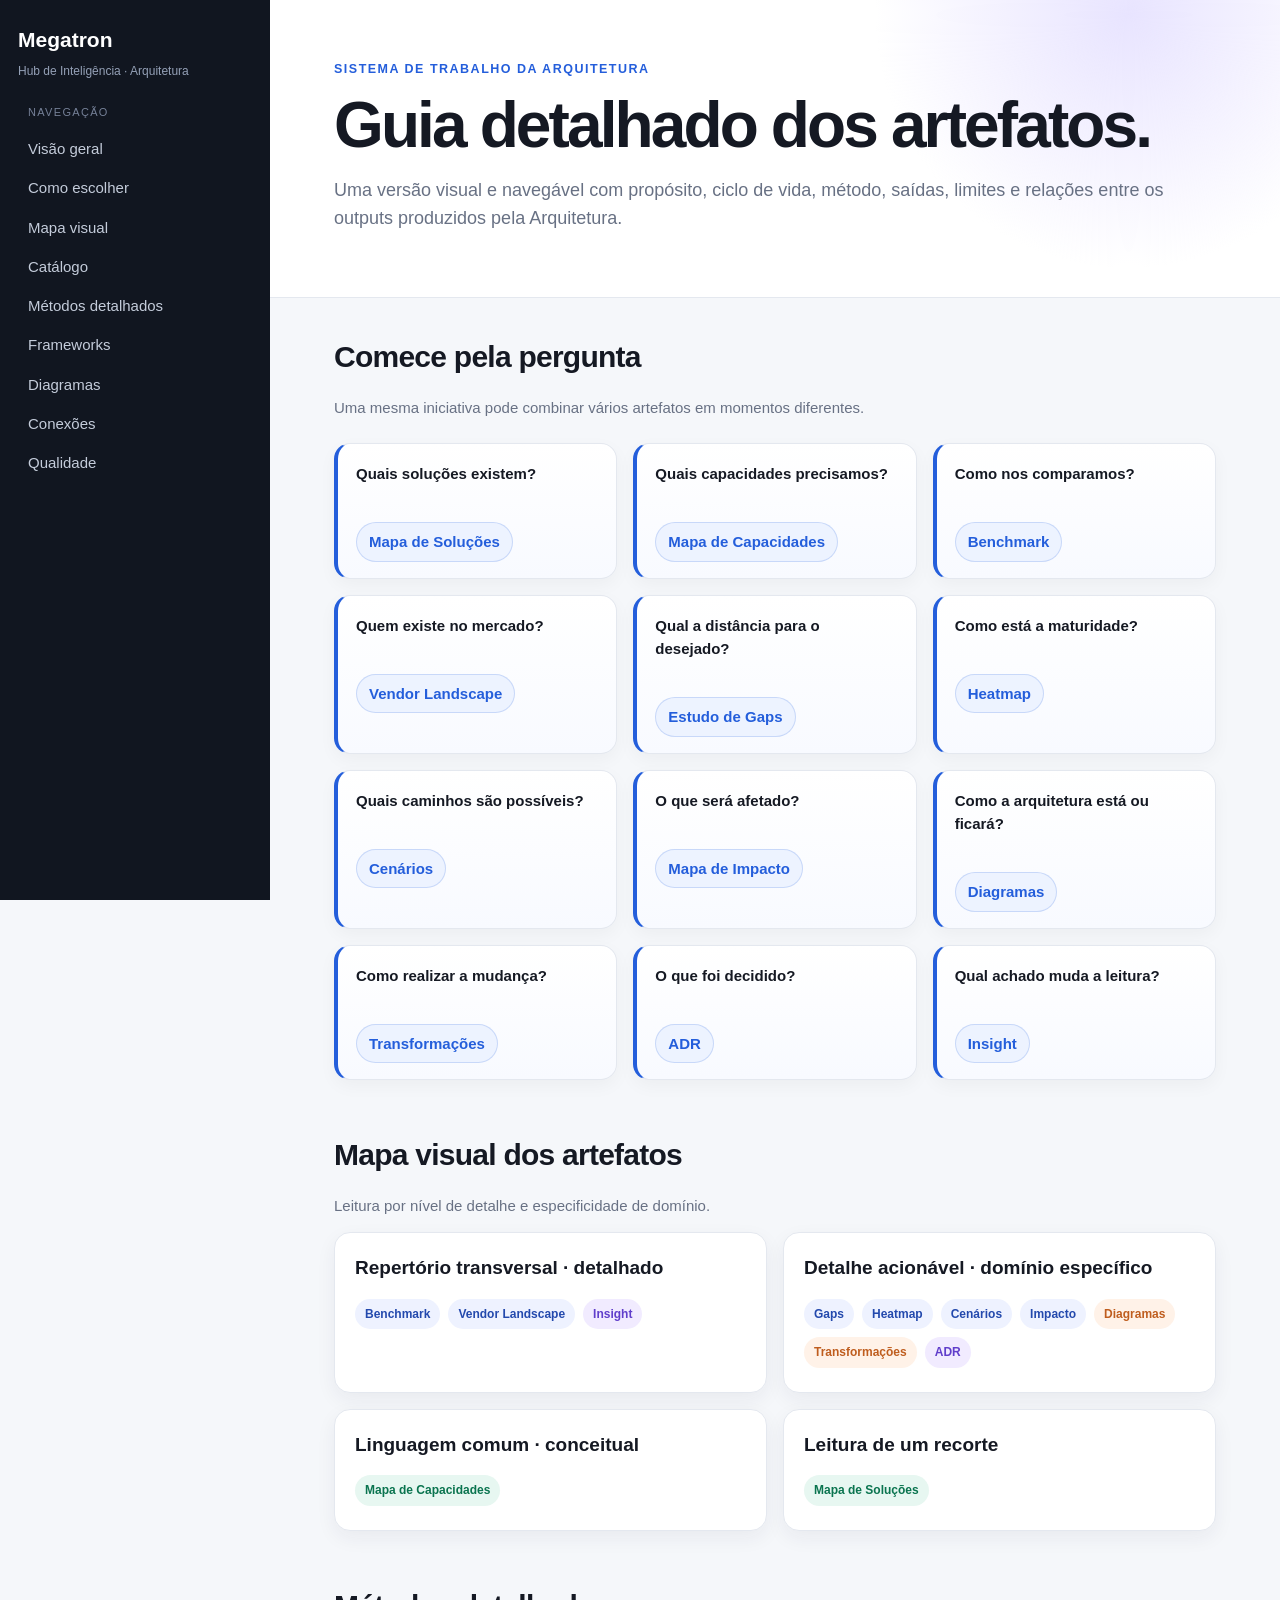
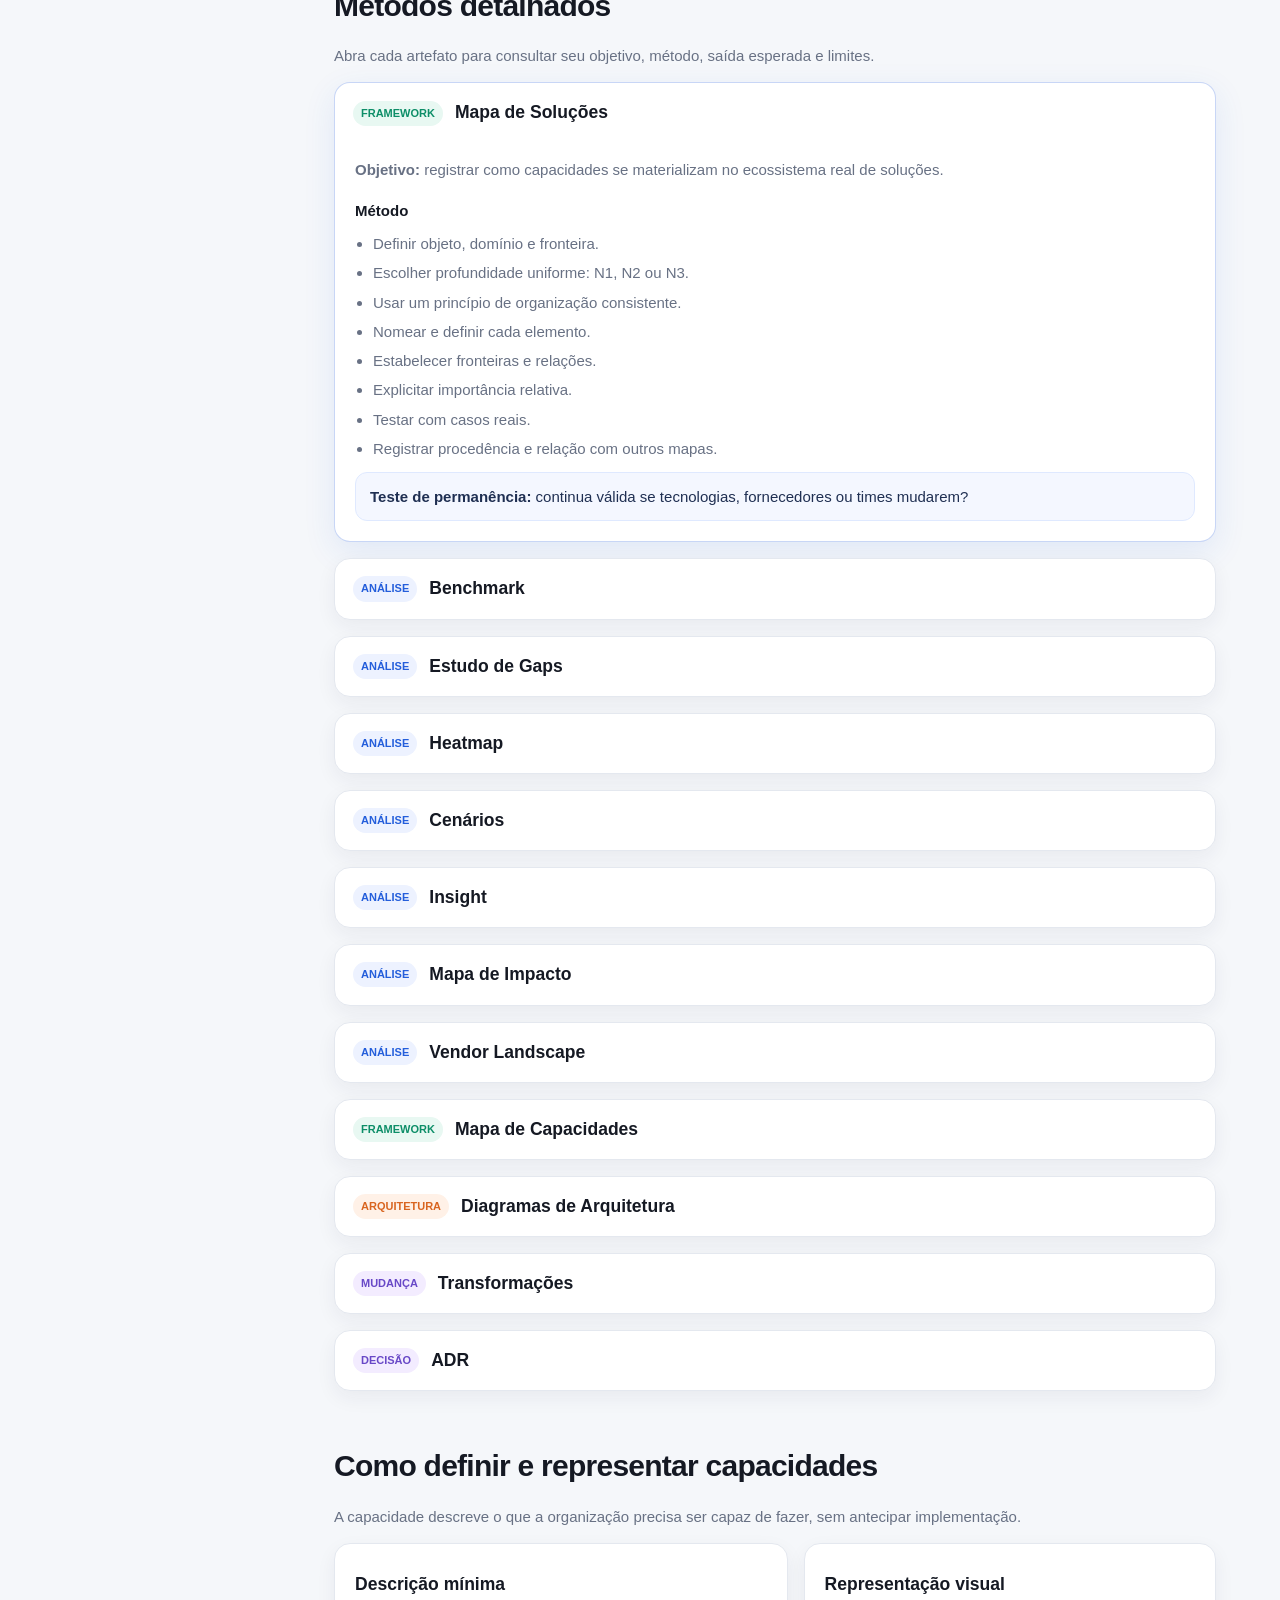
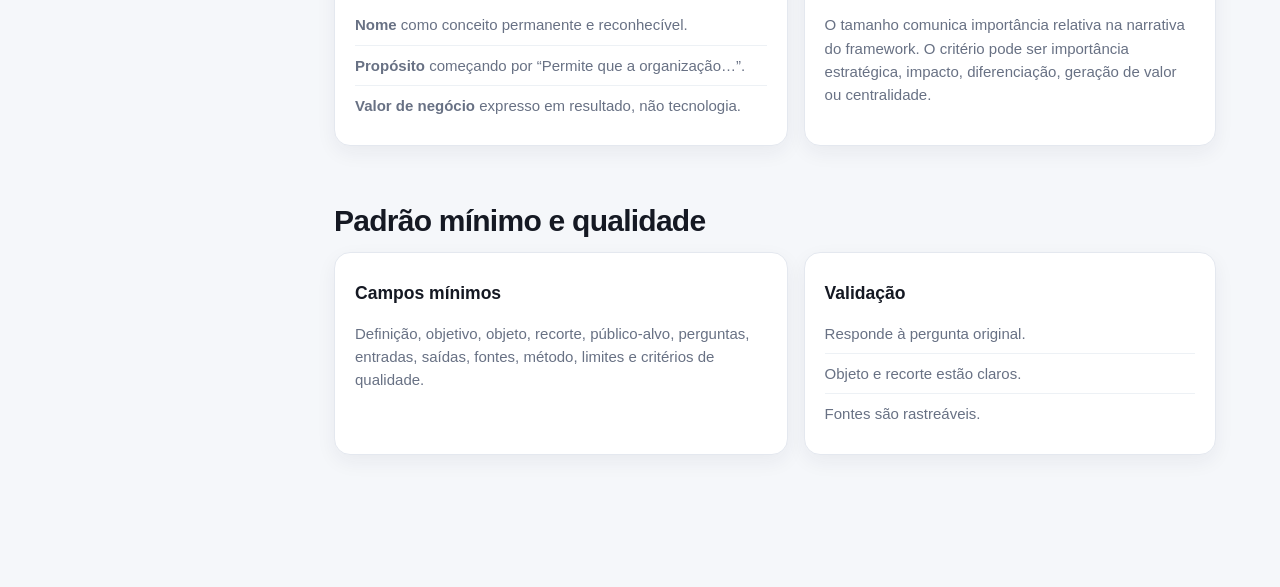
==== front/index.html @ 24947aa9 "feature: apply folders structure on the repo" ====
<!doctype html>
<html lang="pt-BR">
  <head>
    <meta charset="utf-8">
    <meta name="viewport" content="width=device-width, initial-scale=1">
    <title>Megatron | Guia detalhado de artefatos</title>
    <link rel="stylesheet" href="css/styles.css">
  </head>
  <body>
    <div class="layout">
      <aside class="side" aria-label="Navegação principal">
        <div class="brand">Megatron</div>
        <div class="sub">Hub de Inteligência · Arquitetura</div>
        <div class="navtitle">Navegação</div>
        <a href="#visao">Visão geral</a>
        <a href="#escolha">Como escolher</a>
        <a href="#mapa">Mapa visual</a>
        <a href="#catalogo">Catálogo</a>
        <a href="#metodos">Métodos detalhados</a>
        <a href="#frameworks">Frameworks</a>
        <a href="#diagramas">Diagramas</a>
        <a href="#conexoes">Conexões</a>
        <a href="#qualidade">Qualidade</a>
      </aside>

      <main>
        <header class="hero" id="visao">
          <small>SISTEMA DE TRABALHO DA ARQUITETURA</small>
          <h1>Guia detalhado dos artefatos.</h1>
          <p>Uma versão visual e navegável com propósito, ciclo de vida, método, saídas, limites e relações entre os outputs produzidos pela Arquitetura.</p>
        </header>

        <div class="content">
          <section class="section" id="escolha" aria-labelledby="titulo-escolha">
            <h2 id="titulo-escolha">Comece pela pergunta</h2>
            <p class="lead">Uma mesma iniciativa pode combinar vários artefatos em momentos diferentes.</p>
            <div class="choice">
              <div><b>Quais soluções existem?</b><br><a href="#mapa-de-solucoes">Mapa de Soluções</a></div>
              <div><b>Quais capacidades precisamos?</b><br><a href="#mapa-de-capacidades">Mapa de Capacidades</a></div>
              <div><b>Como nos comparamos?</b><br><a href="#benchmark">Benchmark</a></div>
              <div><b>Quem existe no mercado?</b><br><a href="#vendor-landscape">Vendor Landscape</a></div>
              <div><b>Qual a distância para o desejado?</b><br><a href="#estudo-de-gaps">Estudo de Gaps</a></div>
              <div><b>Como está a maturidade?</b><br><a href="#heatmap">Heatmap</a></div>
              <div><b>Quais caminhos são possíveis?</b><br><a href="#cenarios">Cenários</a></div>
              <div><b>O que será afetado?</b><br><a href="#mapa-de-impacto">Mapa de Impacto</a></div>
              <div><b>Como a arquitetura está ou ficará?</b><br><a href="#diagramas-arquitetura">Diagramas</a></div>
              <div><b>Como realizar a mudança?</b><br><a href="#transformacoes">Transformações</a></div>
              <div><b>O que foi decidido?</b><br><a href="#adr">ADR</a></div>
              <div><b>Qual achado muda a leitura?</b><br><a href="#insight">Insight</a></div>
            </div>
          </section>

          <section class="section" id="mapa">
            <h2>Mapa visual dos artefatos</h2>
            <p class="lead">Leitura por nível de detalhe e especificidade de domínio.</p>
            <div class="map">
              <div class="quad"><h3>Repertório transversal · detalhado</h3><span class="pill">Benchmark</span><span class="pill">Vendor Landscape</span><span class="pill p">Insight</span></div>
              <div class="quad"><h3>Detalhe acionável · domínio específico</h3><span class="pill">Gaps</span><span class="pill">Heatmap</span><span class="pill">Cenários</span><span class="pill">Impacto</span><span class="pill o">Diagramas</span><span class="pill o">Transformações</span><span class="pill p">ADR</span></div>
              <div class="quad"><h3>Linguagem comum · conceitual</h3><span class="pill g">Mapa de Capacidades</span></div>
              <div class="quad"><h3>Leitura de um recorte</h3><span class="pill g">Mapa de Soluções</span></div>
            </div>
          </section>

          <section class="section" id="metodos" aria-labelledby="titulo-metodos">
            <h2 id="titulo-metodos">Métodos detalhados</h2>
            <p class="lead">Abra cada artefato para consultar seu objetivo, método, saída esperada e limites.</p>
            <div class="detailgrid">

              <details id="mapa-de-solucoes" open>
                <summary><div><span class="tag framework">Framework</span><h3>Mapa de Soluções</h3></div></summary>
                <div class="body"><p><b>Objetivo:</b> registrar como capacidades se materializam no ecossistema real de soluções.</p><h4>Método</h4><ul><li>Definir objeto, domínio e fronteira.</li><li>Escolher profundidade uniforme: N1, N2 ou N3.</li><li>Usar um princípio de organização consistente.</li><li>Nomear e definir cada elemento.</li><li>Estabelecer fronteiras e relações.</li><li>Explicitar importância relativa.</li><li>Testar com casos reais.</li><li>Registrar procedência e relação com outros mapas.</li></ul><div class="call"><b>Teste de permanência:</b> continua válida se tecnologias, fornecedores ou times mudarem?</div></div>
              </details>

              <details id="benchmark"><summary><div><span class="tag">Análise</span><h3>Benchmark</h3></div></summary><div class="body"><p><b>Objetivo:</b> situar um objeto diante de referências comparáveis e identificar o que incorporar, usar como direção, perseguir ou evitar.</p><h4>Método</h4><ul><li>Definir objeto único e comparável.</li><li>Selecionar comparados e justificar a escolha.</li><li>Fixar critérios antes da coleta.</li><li>Buscar evidência com profundidade equivalente.</li><li>Registrar contexto, padrões e outliers.</li><li>Julgar o aproveitamento e consolidar findings.</li></ul><div class="call"><b>Saída:</b> padrões, diferenças, referências úteis, caminhos a evitar e questões em aberto.</div><div class="call warning"><b>Limite:</b> não substituir Vendor Landscape nem registrar uma decisão já tomada.</div></div></details>

              <details id="estudo-de-gaps"><summary><div><span class="tag">Análise</span><h3>Estudo de Gaps</h3></div></summary><div class="body"><p><b>Objetivo:</b> dimensionar a distância entre atual e desejado, identificar causas e formular transformação candidata.</p><h4>Método</h4><ul><li>Declarar o referencial desejado.</li><li>Levantar estado atual com evidência.</li><li>Descrever o delta qualitativamente.</li><li>Nomear causas, severidade e dependências.</li><li>Estimar esforço.</li><li>Formular transformação candidata.</li></ul><div class="call"><b>Saída:</b> gap, causa, criticidade, esforço, dependências e ação candidata.</div></div></details>

              <details id="heatmap"><summary><div><span class="tag">Análise</span><h3>Heatmap</h3></div></summary><div class="body"><p><b>Objetivo:</b> oferecer uma leitura evolutiva de saúde, maturidade e cobertura das entidades avaliadas.</p><h4>Método</h4><ul><li>Fixar universo e nível de detalhe.</li><li>Definir escala e critérios comuns.</li><li>Avaliar cada item com evidência.</li><li>Mapear cobertura por iniciativas.</li><li>Comparar ciclos equivalentes.</li><li>Entregar como insumo de priorização.</li></ul><div class="call warning"><b>Ciclo:</b> continua pontual, mesmo quando compara com uma edição anterior.</div></div></details>

              <details id="cenarios"><summary><div><span class="tag">Análise</span><h3>Cenários</h3></div></summary><div class="body"><p><b>Objetivo:</b> tornar visíveis os ganhos e perdas de cada caminho possível.</p><h4>Método</h4><ul><li>Formular a decisão e o prazo.</li><li>Enumerar opções genuinamente viáveis.</li><li>Separar premissas de fatos.</li><li>Definir critérios e pesos antes da avaliação.</li><li>Comparar custo, lock-in, reversibilidade, velocidade e risco.</li><li>Declarar perdas e condições de reversão.</li></ul><div class="call"><b>Próximo passo:</b> quando houver escolha, registrar em ADR.</div></div></details>

              <details id="insight"><summary><div><span class="tag">Análise</span><h3>Insight</h3></div></summary><div class="body"><p><b>Objetivo:</b> capturar uma constatação não óbvia que altera entendimento, prioridade ou decisão.</p><h4>Método</h4><ul><li>Fazer varredura ampla.</li><li>Buscar padrão revelado pelo cruzamento.</li><li>Aplicar teste de interesse da fonte.</li><li>Classificar maturidade do sinal.</li><li>Derivar consequência ou pergunta acionável.</li></ul><div class="call warning"><b>Teste:</b> se uma única fonte já afirma, é citação, não insight.</div></div></details>

              <details id="mapa-de-impacto"><summary><div><span class="tag">Análise</span><h3>Mapa de Impacto</h3></div></summary><div class="body"><p><b>Objetivo:</b> rastrear a propagação de uma mudança pela arquitetura, áreas e governança.</p><h4>Método</h4><ul><li>Caracterizar o gatilho.</li><li>Localizar o primeiro ponto atingido.</li><li>Percorrer capacidades, soluções, dados e processos.</li><li>Classificar impactos diretos, indiretos e de segunda ordem.</li><li>Nomear afetados e não-impactos.</li><li>Definir sinais de monitoramento.</li></ul><div class="call warning"><b>Limite:</b> mostra propagação; não substitui plano de transformação.</div></div></details>

              <details id="vendor-landscape"><summary><div><span class="tag">Análise</span><h3>Vendor Landscape</h3></div></summary><div class="body"><p><b>Objetivo:</b> mapear players, diferenciações, agrupamentos, lacunas e implicações de uma categoria.</p><h4>Método</h4><ul><li>Delimitar a vertical.</li><li>Definir critérios de diferenciação.</li><li>Levantar fichas dos players com origem e data.</li><li>Agrupar por posicionamento.</li><li>Interpretar dominância, emergentes e white spaces.</li></ul><div class="call warning"><b>Limite:</b> não transformar o landscape em recomendação de fornecedor.</div></div></details>

              <details id="mapa-de-capacidades"><summary><div><span class="tag framework">Framework</span><h3>Mapa de Capacidades</h3></div></summary><div class="body"><p><b>Objetivo:</b> representar habilidades permanentes necessárias para produzir resultados.</p><h4>Método</h4><ul><li>Definir objeto, domínio e fronteira.</li><li>Escolher profundidade uniforme: N1, N2 ou N3.</li><li>Usar um princípio de organização consistente.</li><li>Nomear e definir cada elemento.</li><li>Estabelecer fronteiras e relações.</li><li>Explicitar importância relativa.</li><li>Testar com casos reais.</li><li>Registrar procedência e relação com outros mapas.</li></ul><div class="call"><b>Teste de permanência:</b> continua válida se tecnologias, fornecedores ou times mudarem?</div></div></details>

              <details id="diagramas-arquitetura"><summary><div><span class="tag arch">Arquitetura</span><h3>Diagramas de Arquitetura</h3></div></summary><div class="body"><p><b>Objetivo:</b> representar componentes, relações, fluxos, tecnologias, escopos e restrições.</p><h4>Método</h4><ul><li>Delimitar recorte e gatilho.</li><li>Identificar e descrever componentes.</li><li>Explicitar relações, dados e serviços.</li><li>Declarar fronteiras e restrições.</li><li>Indicar tecnologias relevantes.</li><li>Diferenciar Referência, AS-IS, TO-BE ou Fluxo.</li><li>Construir hierarquia e direção visual.</li><li>Registrar uso esperado, fontes e data.</li></ul><div class="call"><b>Princípio:</b> o desenho mostra onde; a descrição explica por que existe e como interpretar.</div></div></details>

              <details id="transformacoes"><summary><div><span class="tag other">Mudança</span><h3>Transformações</h3></div></summary><div class="body"><p><b>Objetivo:</b> tornar viável a passagem do estado atual para um futuro desejado.</p><h4>Método</h4><ul><li>Delimitar o objeto.</li><li>Levantar AS-IS com evidência.</li><li>Explicitar restrições.</li><li>Declarar ambição do TO-BE.</li><li>Explorar opções distintas.</li><li>Avaliar esforço, prazo, custo e risco.</li><li>Mapear dependências e transição.</li><li>Nomear responsáveis e critérios de conclusão.</li></ul><div class="call"><b>Saída:</b> escopo, horizonte, esforço, dependências, capacidades afetadas e gap de origem.</div></div></details>

              <details id="adr"><summary><div><span class="tag other">Decisão</span><h3>ADR</h3></div></summary><div class="body"><p><b>Objetivo:</b> preservar o raciocínio de uma decisão arquitetural relevante.</p><h4>Método</h4><ul><li>Nomear uma única decisão.</li><li>Declarar status.</li><li>Descrever contexto e problema.</li><li>Registrar critérios e alternativas.</li><li>Enunciar decisão e aprovadores.</li><li>Explicitar consequências.</li><li>Definir condições de revisão.</li><li>Relacionar evidências e publicar metadados.</li></ul><div class="call warning"><b>Limite:</b> não é ata; mudança de decisão exige novo ADR.</div></div></details>
            </div>
          </section>

          <section class="section" id="frameworks">
            <h2>Como definir e representar capacidades</h2>
            <p class="lead">A capacidade descreve o que a organização precisa ser capaz de fazer, sem antecipar implementação.</p>
            <div class="two">
              <div class="panel">
                <h3>Descrição mínima</h3>
                <div class="check"><b>Nome</b> como conceito permanente e reconhecível.</div>
                <div class="check"><b>Propósito</b> começando por “Permite que a organização…”.</div>
                <div class="check"><b>Valor de negócio</b> expresso em resultado, não tecnologia.</div>
              </div>
              <div class="panel">
                <h3>Representação visual</h3>
                <p>O tamanho comunica importância relativa na narrativa do framework. O critério pode ser importância estratégica, impacto, diferenciação, geração de valor ou centralidade.</p>
              </div>
            </div>
          </section>

          <section class="section" id="qualidade">
            <h2>Padrão mínimo e qualidade</h2>
            <div class="two">
              <div class="panel"><h3>Campos mínimos</h3><p>Definição, objetivo, objeto, recorte, público-alvo, perguntas, entradas, saídas, fontes, método, limites e critérios de qualidade.</p></div>
              <div class="panel"><h3>Validação</h3><div class="check">Responde à pergunta original.</div><div class="check">Objeto e recorte estão claros.</div><div class="check">Fontes são rastreáveis.</div></div>
            </div>
          </section>
        </div>
      </main>
    </div>

    <script src="js/script.js"></script>
  </body>
</html>
---- front/css/styles.css ----
:root {
  --ink: #151923;
  --muted: #687184;
  --bg: #f5f7fa;
  --line: #e4e8ef;
  --blue: #245edb;
  --green: #0d8e68;
  --orange: #d96520;
  --purple: #6848c7;
  --nav-bg: #111620;
  --nav-text: #c4ccda;
  --nav-text-strong: #ffffff;
  --panel-bg: #ffffff;
  --shadow: rgba(27, 37, 64, 0.06);
}

* { box-sizing: border-box; }

html {
  scroll-behavior: smooth;
}

body {
  margin: 0;
  font: 15px/1.55 "Segoe UI", Arial, sans-serif;
  background: var(--bg);
  color: var(--ink);
}

a {
  color: var(--blue);
  text-decoration: none;
}

a:hover {
  text-decoration: underline;
}

.layout {
  display: grid;
  grid-template-columns: 270px minmax(0, 1fr);
}

.side {
  position: sticky;
  top: 0;
  height: 100vh;
  padding: 24px 18px;
  background: var(--nav-bg);
  color: var(--nav-text-strong);
  overflow: auto;
}

.brand {
  font-size: 21px;
  font-weight: 800;
  margin-bottom: 5px;
}

.sub {
  color: #94a0b6;
  font-size: 12px;
}

.navtitle {
  margin: 24px 10px 8px;
  color: #768198;
  text-transform: uppercase;
  font-size: 11px;
  letter-spacing: 0.12em;
}

.side a {
  display: block;
  color: var(--nav-text);
  text-decoration: none;
  padding: 8px 10px;
  border-radius: 9px;
  transition: background-color 0.2s ease, color 0.2s ease;
}

.side a:hover,
.side a.active {
  background: #252c3b;
  color: var(--nav-text-strong);
}

.hero {
  padding: 56px clamp(25px, 5vw, 74px) 46px;
  background: radial-gradient(circle at 85% 5%, #e8e4ff, transparent 28%), #ffffff;
  border-bottom: 1px solid var(--line);
}

.hero small {
  color: var(--blue);
  font-weight: 800;
  letter-spacing: 0.12em;
}

.hero h1 {
  max-width: 900px;
  font-size: clamp(40px, 5vw, 68px);
  line-height: 1.03;
  letter-spacing: -0.045em;
  margin: 14px 0;
}

.hero p {
  max-width: 830px;
  font-size: 18px;
  color: var(--muted);
}

.content {
  max-width: 1500px;
  padding: 36px clamp(25px, 5vw, 74px) 80px;
}

.section {
  margin: 0 0 52px;
  scroll-margin-top: 20px;
}

.section h2 {
  margin: 0 0 7px;
  font-size: 30px;
  letter-spacing: -0.025em;
}

.lead {
  color: var(--muted);
  max-width: 850px;
}

.metrics,
.cards,
.types,
.map,
.two,
.flow,
.choice,
.detailgrid {
  display: grid;
  gap: 16px;
}

.metrics {
  grid-template-columns: repeat(4, minmax(0, 1fr));
}

.metric,
.panel,
.quad,
.type,
.step,
details {
  background: var(--panel-bg);
  border: 1px solid var(--line);
  border-radius: 16px;
  box-shadow: 0 7px 20px var(--shadow);
}

.metric {
  padding: 20px;
}

.metric b {
  display: block;
  font-size: 32px;
}

.metric span {
  color: var(--muted);
}

.cards {
  grid-template-columns: repeat(3, minmax(0, 1fr));
}

.panel,
.type,
.step,
.quad {
  padding: 20px;
}

.panel h3,
.type h3,
.step b {
  margin: 7px 0;
}

.panel p,
.type p,
.check,
.detailgrid .body,
.detailgrid .body ul {
  color: var(--muted);
}

.tag {
  display: inline-block;
  padding: 4px 8px;
  border-radius: 20px;
  background: #edf2ff;
  color: var(--blue);
  font-size: 11px;
  font-weight: 800;
  text-transform: uppercase;
}

.framework {
  background: #e8f8f2;
  color: var(--green);
}

.arch {
  background: #fff1e7;
  color: var(--orange);
}

.other {
  background: #f3ecff;
  color: var(--purple);
}

.choice {
  grid-template-columns: repeat(3, minmax(0, 1fr));
  margin-top: 24px;
}

.choice > div {
  background: linear-gradient(180deg, #ffffff, #f8faff);
  padding: 18px 18px 16px;
  border: 1px solid var(--line);
  border-left: 4px solid var(--blue);
  border-radius: 16px;
  box-shadow: 0 6px 18px rgba(21, 25, 35, 0.04);
}

.choice b {
  display: block;
  margin-bottom: 8px;
}

.choice a {
  display: inline-block;
  margin-top: 6px;
  padding: 7px 12px;
  border-radius: 999px;
  background: #edf3ff;
  color: var(--blue);
  font-weight: 700;
  border: 1px solid rgba(36, 94, 219, 0.18);
  transition: transform 0.2s ease, background-color 0.2s ease;
}

.choice a:hover {
  background: #dfeaff;
  color: #153d9d;
  text-decoration: none;
  transform: translateY(-1px);
}

.map {
  grid-template-columns: repeat(2, minmax(0, 1fr));
}

.quad h3 {
  margin: 0 0 12px;
  font-size: 19px;
}

.pill {
  display: inline-block;
  margin: 4px 8px 4px 0;
  padding: 6px 10px;
  border-radius: 999px;
  background: #eef2ff;
  color: #2349ad;
  font-weight: 700;
  font-size: 12px;
}

.pill.g {
  background: #e7f7f1;
  color: #0a744f;
}

.pill.o {
  background: #fff2e8;
  color: #bf5d1e;
}

.pill.p {
  background: #f1ebff;
  color: #603ecb;
}

.two {
  grid-template-columns: 1.1fr 1fr;
}

.check {
  display: block;
  padding: 8px 0;
  border-bottom: 1px solid #edf1f5;
}

.check:last-child {
  border-bottom: 0;
}

.detailgrid {
  grid-template-columns: 1fr;
}

.detailgrid details {
  overflow: hidden;
}

.detailgrid summary {
  list-style: none;
  cursor: pointer;
  padding: 16px 18px;
}

.detailgrid summary > div {
  display: flex;
  align-items: center;
  gap: 12px;
}

.detailgrid summary h3 {
  margin: 0;
}

.detailgrid summary::-webkit-details-marker {
  display: none;
}

.detailgrid details[open] {
  border-color: rgba(36, 94, 219, 0.25);
  box-shadow: 0 10px 32px rgba(36, 94, 219, 0.1);
}

.detailgrid .body {
  padding: 0 20px 20px;
}

.detailgrid .body h4 {
  margin: 18px 0 10px;
  color: var(--ink);
}

.detailgrid .body ul {
  margin: 0 0 12px 18px;
  padding: 0;
}

.detailgrid .body li {
  margin: 6px 0;
}

.call {
  margin-top: 12px;
  padding: 12px 14px;
  border-radius: 12px;
  background: #f4f7ff;
  border: 1px solid #dfe9ff;
  color: #1f2f52;
}

.call.warning {
  background: #fff7f2;
  border-color: #f7dcc6;
  color: #8b4d1b;
}

.types {
  grid-template-columns: repeat(4, minmax(0, 1fr));
}

.type small {
  display: block;
  color: var(--blue);
  font-weight: 800;
  letter-spacing: 0.12em;
  margin-bottom: 8px;
}

.flow {
  grid-template-columns: repeat(3, minmax(0, 1fr));
  margin-top: 18px;
}

.step {
  display: flex;
  flex-direction: column;
  gap: 8px;
  background: linear-gradient(180deg, #ffffff, #f7f9ff);
}

.step b {
  font-size: 13px;
  color: var(--blue);
  letter-spacing: 0.08em;
  text-transform: uppercase;
}

.compare {
  width: 100%;
  border-collapse: collapse;
  background: #ffffff;
  border: 1px solid var(--line);
  border-radius: 12px;
  overflow: hidden;
}

.compare th,
.compare td {
  padding: 12px 14px;
  border-bottom: 1px solid var(--line);
  text-align: left;
}

.compare th {
  background: #f4f7ff;
  font-size: 12px;
  letter-spacing: 0.08em;
  text-transform: uppercase;
  color: #4a5870;
}

.compare tr:last-child td {
  border-bottom: 0;
}

.footer {
  padding-top: 14px;
  color: var(--muted);
  font-size: 13px;
}

@media (max-width: 980px) {
  .layout {
    grid-template-columns: 1fr;
  }

  .side {
    position: relative;
    height: auto;
  }

  .metrics,
  .cards,
  .types,
  .flow,
  .map,
  .two,
  .choice {
    grid-template-columns: repeat(2, minmax(0, 1fr));
  }
}

@media (max-width: 640px) {
  .choice,
  .metrics,
  .cards,
  .types,
  .flow,
  .map,
  .two {
    grid-template-columns: 1fr;
  }

  .hero {
    padding-top: 38px;
  }

  .detailgrid summary > div {
    align-items: flex-start;
  }

  .detailgrid summary h3 {
    font-size: 18px;
  }
}
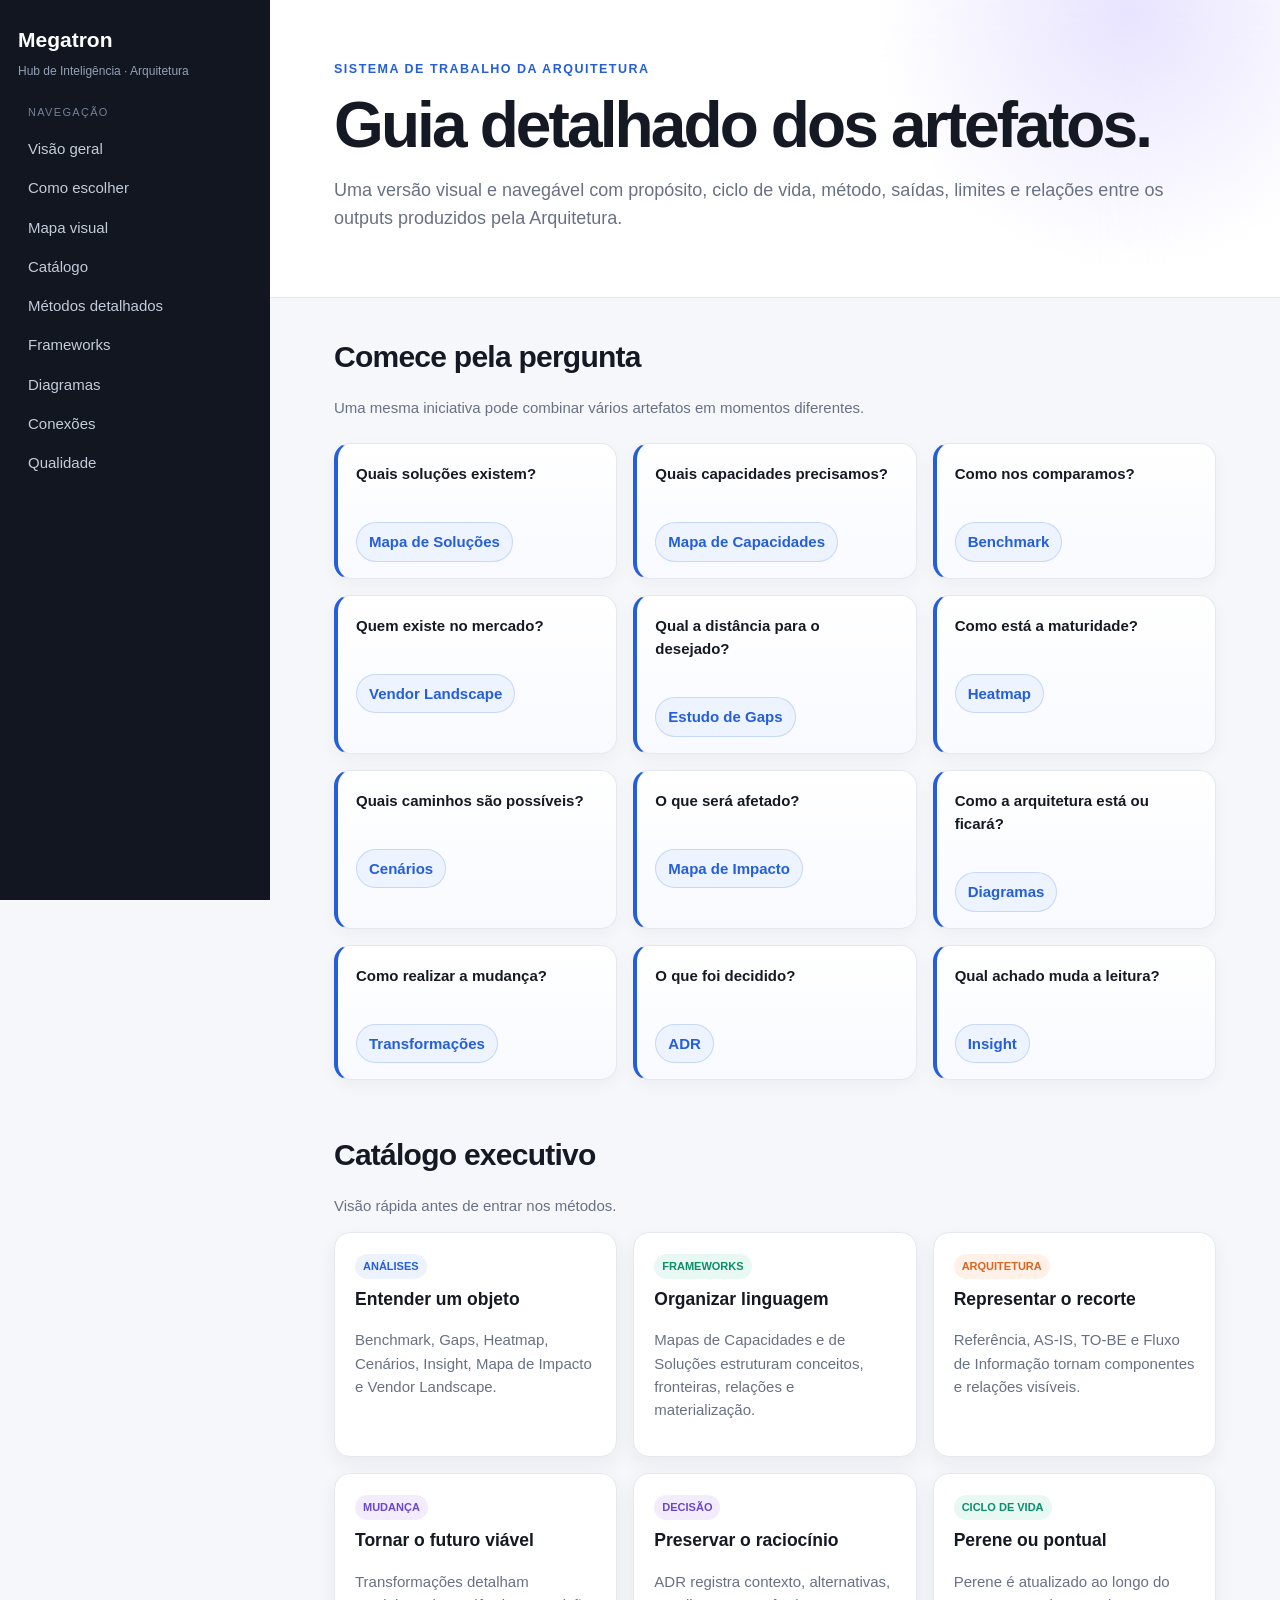
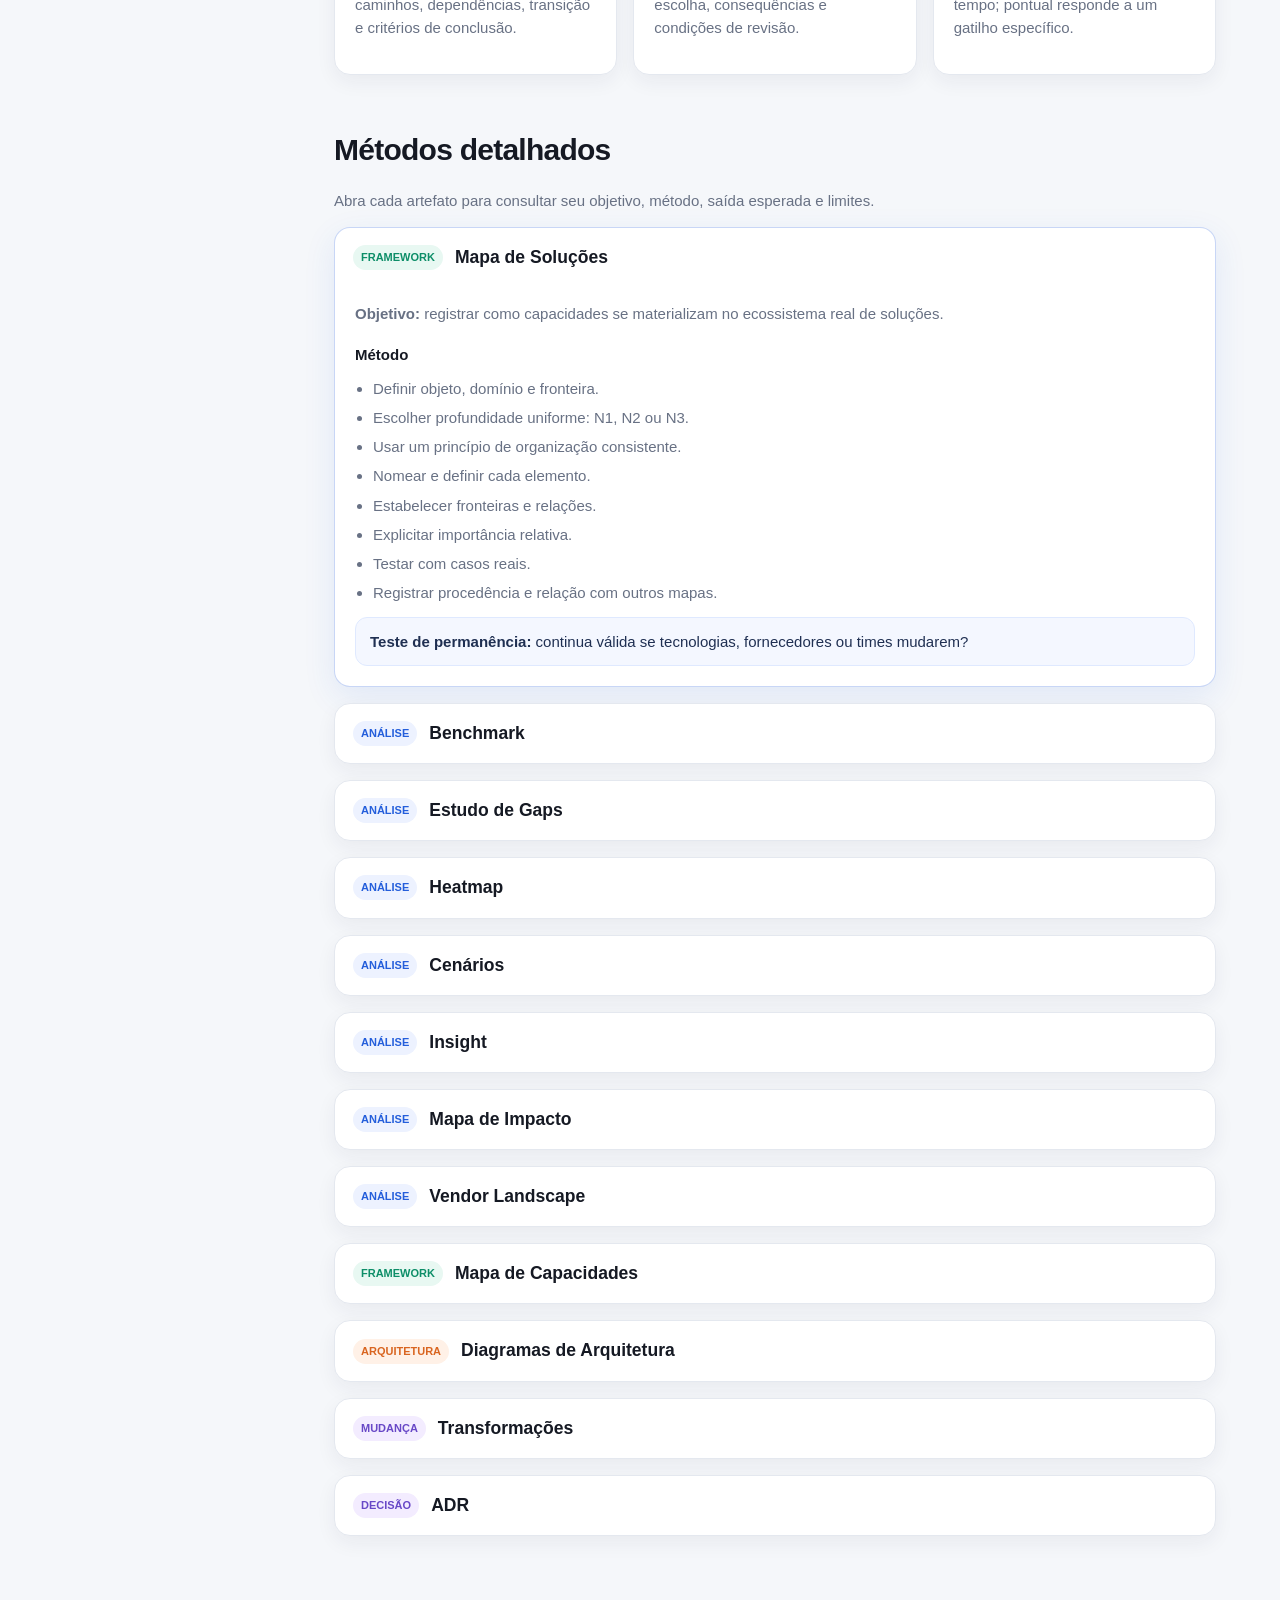
==== commit 7c56117b: "Refactor index.html: Remove outdated sections and enhance catalog executive content" ====
--- a/front/index.html
+++ b/front/index.html
@@ -50,16 +50,11 @@
             </div>
           </section>
 
-          <section class="section" id="mapa">
-            <h2>Mapa visual dos artefatos</h2>
-            <p class="lead">Leitura por nível de detalhe e especificidade de domínio.</p>
-            <div class="map">
-              <div class="quad"><h3>Repertório transversal · detalhado</h3><span class="pill">Benchmark</span><span class="pill">Vendor Landscape</span><span class="pill p">Insight</span></div>
-              <div class="quad"><h3>Detalhe acionável · domínio específico</h3><span class="pill">Gaps</span><span class="pill">Heatmap</span><span class="pill">Cenários</span><span class="pill">Impacto</span><span class="pill o">Diagramas</span><span class="pill o">Transformações</span><span class="pill p">ADR</span></div>
-              <div class="quad"><h3>Linguagem comum · conceitual</h3><span class="pill g">Mapa de Capacidades</span></div>
-              <div class="quad"><h3>Leitura de um recorte</h3><span class="pill g">Mapa de Soluções</span></div>
-            </div>
-          </section>
+          <section class="section" id="catalogo">
+            <h2>Catálogo executivo</h2>
+              <p class="lead">Visão rápida antes de entrar nos métodos.</p>
+              <div class="cards"><div class="panel"><span class="tag">Análises</span><h3>Entender um objeto</h3><p>Benchmark, Gaps, Heatmap, Cenários, Insight, Mapa de Impacto e Vendor Landscape.</p></div><div class="panel"><span class="tag framework">Frameworks</span><h3>Organizar linguagem</h3><p>Mapas de Capacidades e de Soluções estruturam conceitos, fronteiras, relações e materialização.</p></div><div class="panel"><span class="tag arch">Arquitetura</span><h3>Representar o recorte</h3><p>Referência, AS-IS, TO-BE e Fluxo de Informação tornam componentes e relações visíveis.</p></div><div class="panel"><span class="tag other">Mudança</span><h3>Tornar o futuro viável</h3><p>Transformações detalham caminhos, dependências, transição e critérios de conclusão.</p></div><div class="panel"><span class="tag other">Decisão</span><h3>Preservar o raciocínio</h3><p>ADR registra contexto, alternativas, escolha, consequências e condições de revisão.</p></div><div class="panel"><span class="tag framework">Ciclo de vida</span><h3>Perene ou pontual</h3><p>Perene é atualizado ao longo do tempo; pontual responde a um gatilho específico.</p></div></div></section>
+
 
           <section class="section" id="metodos" aria-labelledby="titulo-metodos">
             <h2 id="titulo-metodos">Métodos detalhados</h2>
@@ -95,30 +90,6 @@
             </div>
           </section>
 
-          <section class="section" id="frameworks">
-            <h2>Como definir e representar capacidades</h2>
-            <p class="lead">A capacidade descreve o que a organização precisa ser capaz de fazer, sem antecipar implementação.</p>
-            <div class="two">
-              <div class="panel">
-                <h3>Descrição mínima</h3>
-                <div class="check"><b>Nome</b> como conceito permanente e reconhecível.</div>
-                <div class="check"><b>Propósito</b> começando por “Permite que a organização…”.</div>
-                <div class="check"><b>Valor de negócio</b> expresso em resultado, não tecnologia.</div>
-              </div>
-              <div class="panel">
-                <h3>Representação visual</h3>
-                <p>O tamanho comunica importância relativa na narrativa do framework. O critério pode ser importância estratégica, impacto, diferenciação, geração de valor ou centralidade.</p>
-              </div>
-            </div>
-          </section>
-
-          <section class="section" id="qualidade">
-            <h2>Padrão mínimo e qualidade</h2>
-            <div class="two">
-              <div class="panel"><h3>Campos mínimos</h3><p>Definição, objetivo, objeto, recorte, público-alvo, perguntas, entradas, saídas, fontes, método, limites e critérios de qualidade.</p></div>
-              <div class="panel"><h3>Validação</h3><div class="check">Responde à pergunta original.</div><div class="check">Objeto e recorte estão claros.</div><div class="check">Fontes são rastreáveis.</div></div>
-            </div>
-          </section>
         </div>
       </main>
     </div>
